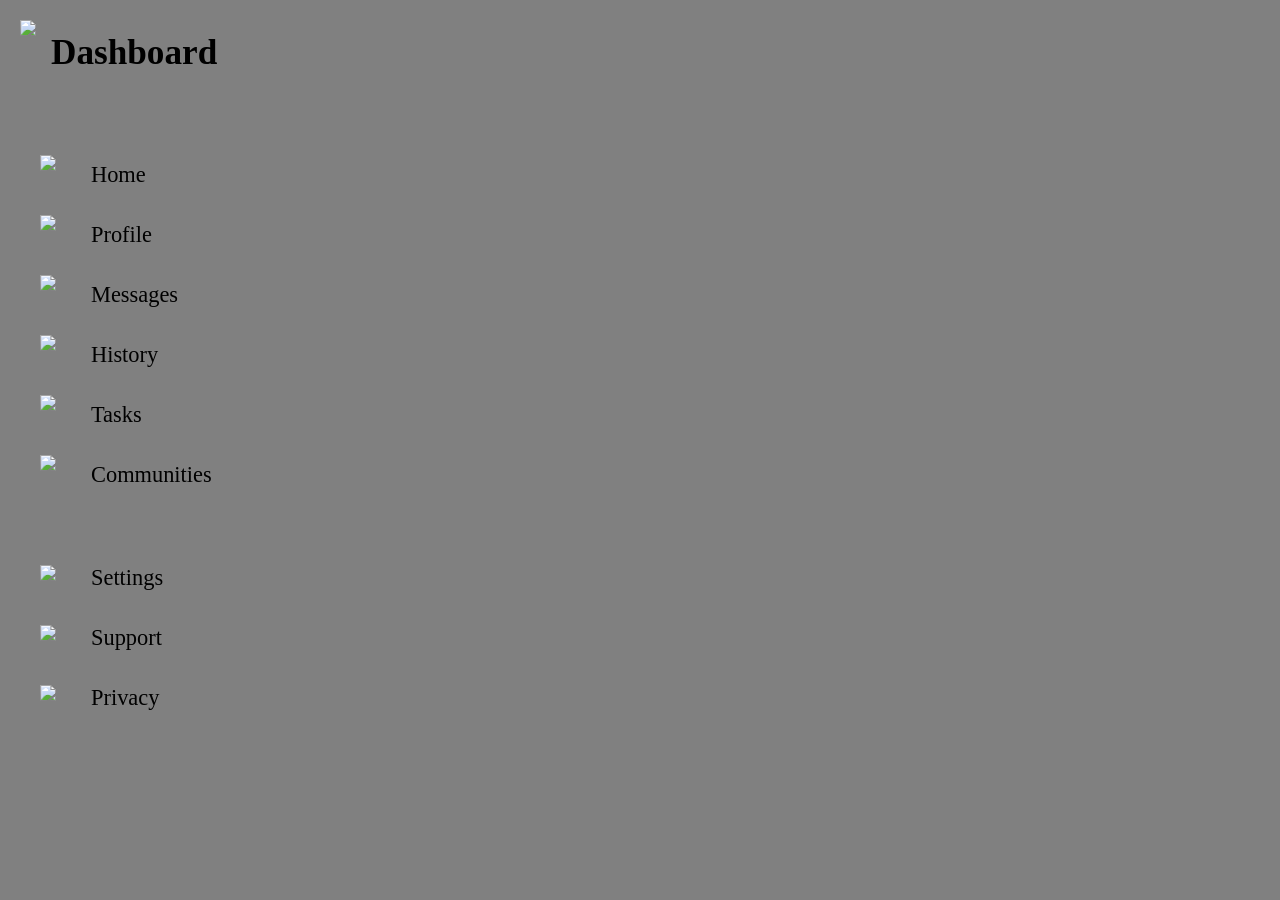
==== index.html @ 04e7d5c7 "Almost Finished Almost Finished" ====
<!DOCTYPE html>
<html lang="en">
<head>
    <meta charset="UTF-8">
    <meta name="viewport" content="width=device-width, initial-scale=1.0">
    <link rel="stylesheet" href="css/style.css">
    <title>Document</title>
</head>
<body>
    <div class="main-container">
    <div class="side-bar">
    
    <div class="top">
    <img  class="dash" src="images/icons/sidebar-svg/dashboard.svg">
    <h3>Dashboard</h3>
    </div>

    <div class="middle">
    <img  class="resize" src="images/icons/sidebar-svg/home.svg">
    <p>Home</p>
    <img class="resize" src="images/icons/sidebar-svg/id.svg">
    <p>Profile</p>
    <img class="resize" src="images/icons/sidebar-svg/messages.svg">
    <p>Messages</p>
    <img class="resize" src="images/icons/sidebar-svg/clock.png">
    <p>History</p>
    <img class="resize" src="images/icons/sidebar-svg/tasks.svg">
    <p>Tasks</p>
    <img class="resize" src="images/icons/sidebar-svg/communities.svg">
    <p>Communities</p>
    </div>
    
    <div class="bottom">
    <img class="resize" src="images/icons/sidebar-svg/settings.svg">
    <p>Settings</p>
    <img class="resize" src="images/icons/sidebar-svg/support.svg">
    <p>Support</p>
    <img class="resize" src="images/icons/sidebar-svg/privacy.svg">
    <p>Privacy</p>
    </div>
    </div>

    <div class="header">

    </div>

    <div class="main-content">
    
    </div>

    
    
</div>
    
    
</body>
</html>
---- css/style.css ----
*{
    background-color: gray;
    padding: 0;
    margin: 0;
}

.main-container{
    display: grid;
    grid-template-columns:  0.3fr repeat(2,1fr);
    grid-template-rows: repeat(3, 1fr);
    height: 100vh;
    width: 100vw;
}

.side-bar{
    grid-area: 1/1/4/2;
    display: grid;
    grid-template-rows: 0.3fr 0.5fr 1fr;
}

.top{
    display: grid;
    grid-template-columns: repeat(2, 0.1fr);
    padding: 20px;
    margin-bottom: 50px;
    align-items: center;
}

.top .dash{
    height: 65px;
}

.top h3{
    padding-left: 15px;
    font-size: 2.2em;
}

.middle{
    display: grid;
    grid-template-columns: repeat(2, 0.1fr);
    grid-template-rows: repeat(6, 40px);
    padding: 0 0 70px 40px;
    gap: 20px;
}

.middle p{
    font-size: 1.4em;
    align-self: center;
    padding-left: 15px;
}

.bottom{
    display: grid;
    grid-template-columns: repeat(2, 0.1fr);
    grid-template-rows: repeat(3, 40px) 1fr;
    gap: 20px;
    padding: 0 0 0 40px;
}

.bottom p{
    font-size: 1.4em;
    padding-left: 15px;
}
.header{
    grid-area: 1/2/2/4;
}

.main-content{
    grid-area: 2/2/4/4;
}
.resize{
    height: 30px;
}
img{
    height: 20px;
}
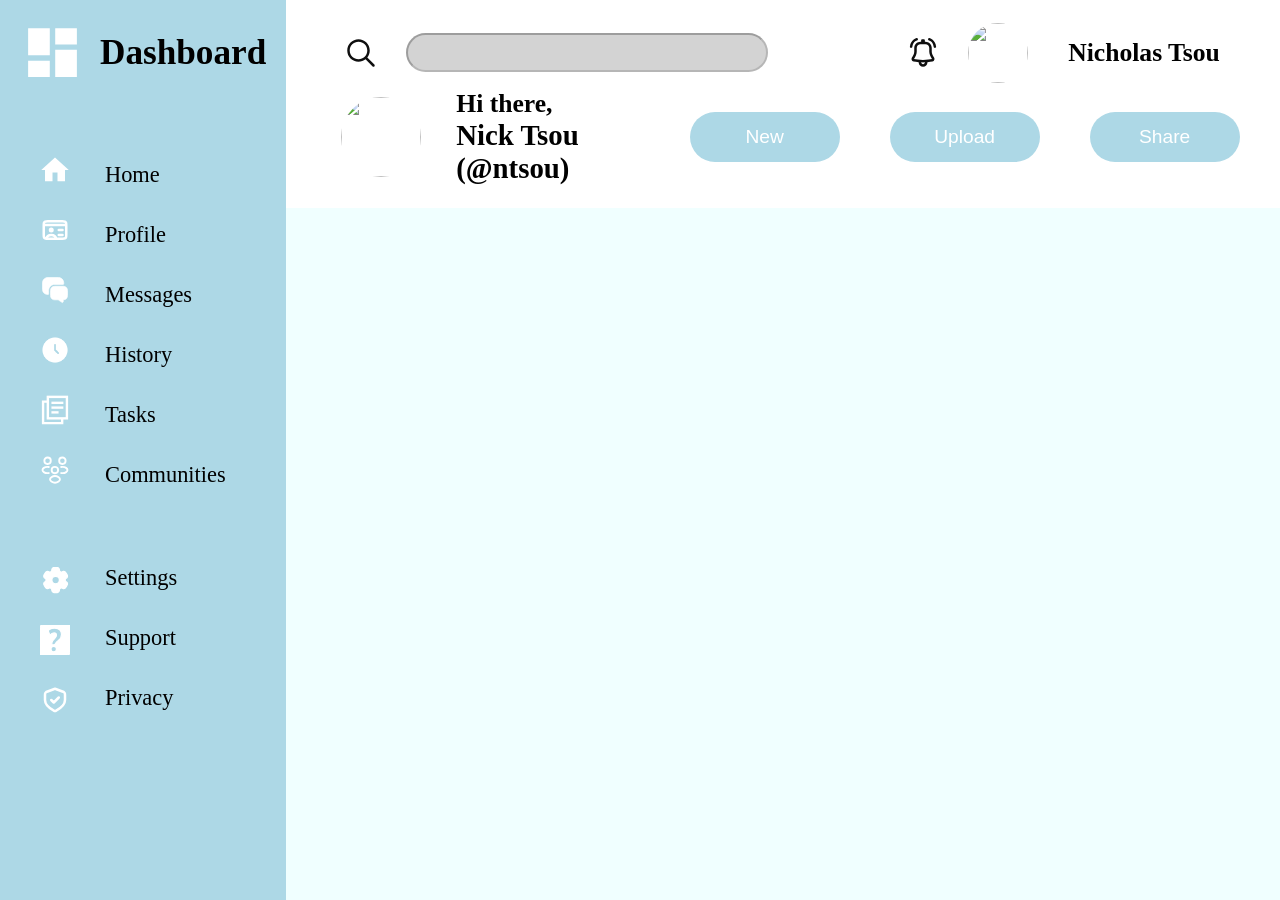
==== commit 893e99a2: "MainContent Left" ====
--- a/index.html
+++ b/index.html
@@ -41,10 +41,34 @@
     </div>
 
     <div class="header">
-
+        <div class="header-top">
+            <img class="resize" src="images/icons/header-svg/search.svg">
+            <input type="text" class="input" disabled>
+            <img class="resize" src="images/icons/header-svg/alert.svg">
+            <img class="pfp" src="images/icons/pfp/kanao.jfif">
+            <p>Nicholas Tsou</p>
+        </div>
+        <div class="header-bottom">
+            <img class="pfp2" src="images/icons/pfp/kanao.jfif">
+            <div class="welcome">
+                <h6>Hi there,</h6>
+                <p>Nick Tsou (@ntsou)</p>
+            </div>
+            <div class="btn">
+            <button class="button">New</button>
+            <button class="button">Upload</button>
+            <button class="button">Share</button>
+        </div>
+        </div>
     </div>
 
     <div class="main-content">
+        <div class="main-left">
+
+        </div>
+        <div class="main-right">
+            
+        </div>
     
     </div>
 
--- a/css/style.css
+++ b/css/style.css
@@ -1,19 +1,23 @@
 
 *{
-    background-color: gray;
     padding: 0;
     margin: 0;
+}
+
+html{
+    height: 100vh;
 }
 
 .main-container{
     display: grid;
     grid-template-columns:  0.3fr repeat(2,1fr);
-    grid-template-rows: repeat(3, 1fr);
+    grid-template-rows:  .6fr repeat(2, 1fr);
     height: 100vh;
     width: 100vw;
 }
 
 .side-bar{
+    background-color: lightblue;
     grid-area: 1/1/4/2;
     display: grid;
     grid-template-rows: 0.3fr 0.5fr 1fr;
@@ -64,14 +68,86 @@
 }
 .header{
     grid-area: 1/2/2/4;
+    display: grid;
+    box-shadow: 0px 15px 10px -15px #111;
+}
+
+.header-top{
+    display: grid;
+    grid-template-columns: 100px .9fr 200px 100px auto;
+    align-items: center;
+    padding: 20px 20px 0 20px;
+}
+
+.header-top .input{
+    height: 35px;
+    border-radius: 20px;
+    background-color: lightgray;
+}
+
+.header-top .resize{
+    justify-self: end;
+    padding-right: 30px;
+}
+
+.header-top p{
+    font-size: 1.6em;
+    font-weight: bolder;
+}
+
+.header-bottom{
+    display: grid;
+    grid-template-columns: 150px .9fr repeat(3, 200px) auto;
+    align-items: center;
+    padding: 0 20px 20px 20px;
+    
+}
+
+.header-bottom h6{
+    font-size: 1.6em;
+}
+
+.header-bottom p{
+    font-weight: bolder;
+    font-size: 1.8em;
+}
+
+.header-bottom .btn{
+    display: grid;
+    grid-template-columns: repeat(3, 200px);
+}
+
+.header-bottom .button{
+    height: 50px;
+    width: 150px;
+    border-radius: 40px;
+    color: white;
+    background-color: lightblue;
+    border: none;
+    font-size: 1.2em;
+    justify-self: end;
 }
 
 .main-content{
     grid-area: 2/2/4/4;
+    background-color: azure;
 }
 .resize{
     height: 30px;
 }
+
+.pfp{
+    height: 60px;
+    width: 60px;
+    border-radius: 50%;
+}
+
+.pfp2{
+    height: 80px;
+    width: 80px;
+    border-radius: 50%;
+    justify-self: center;
+}
 img{
     height: 20px;
 }
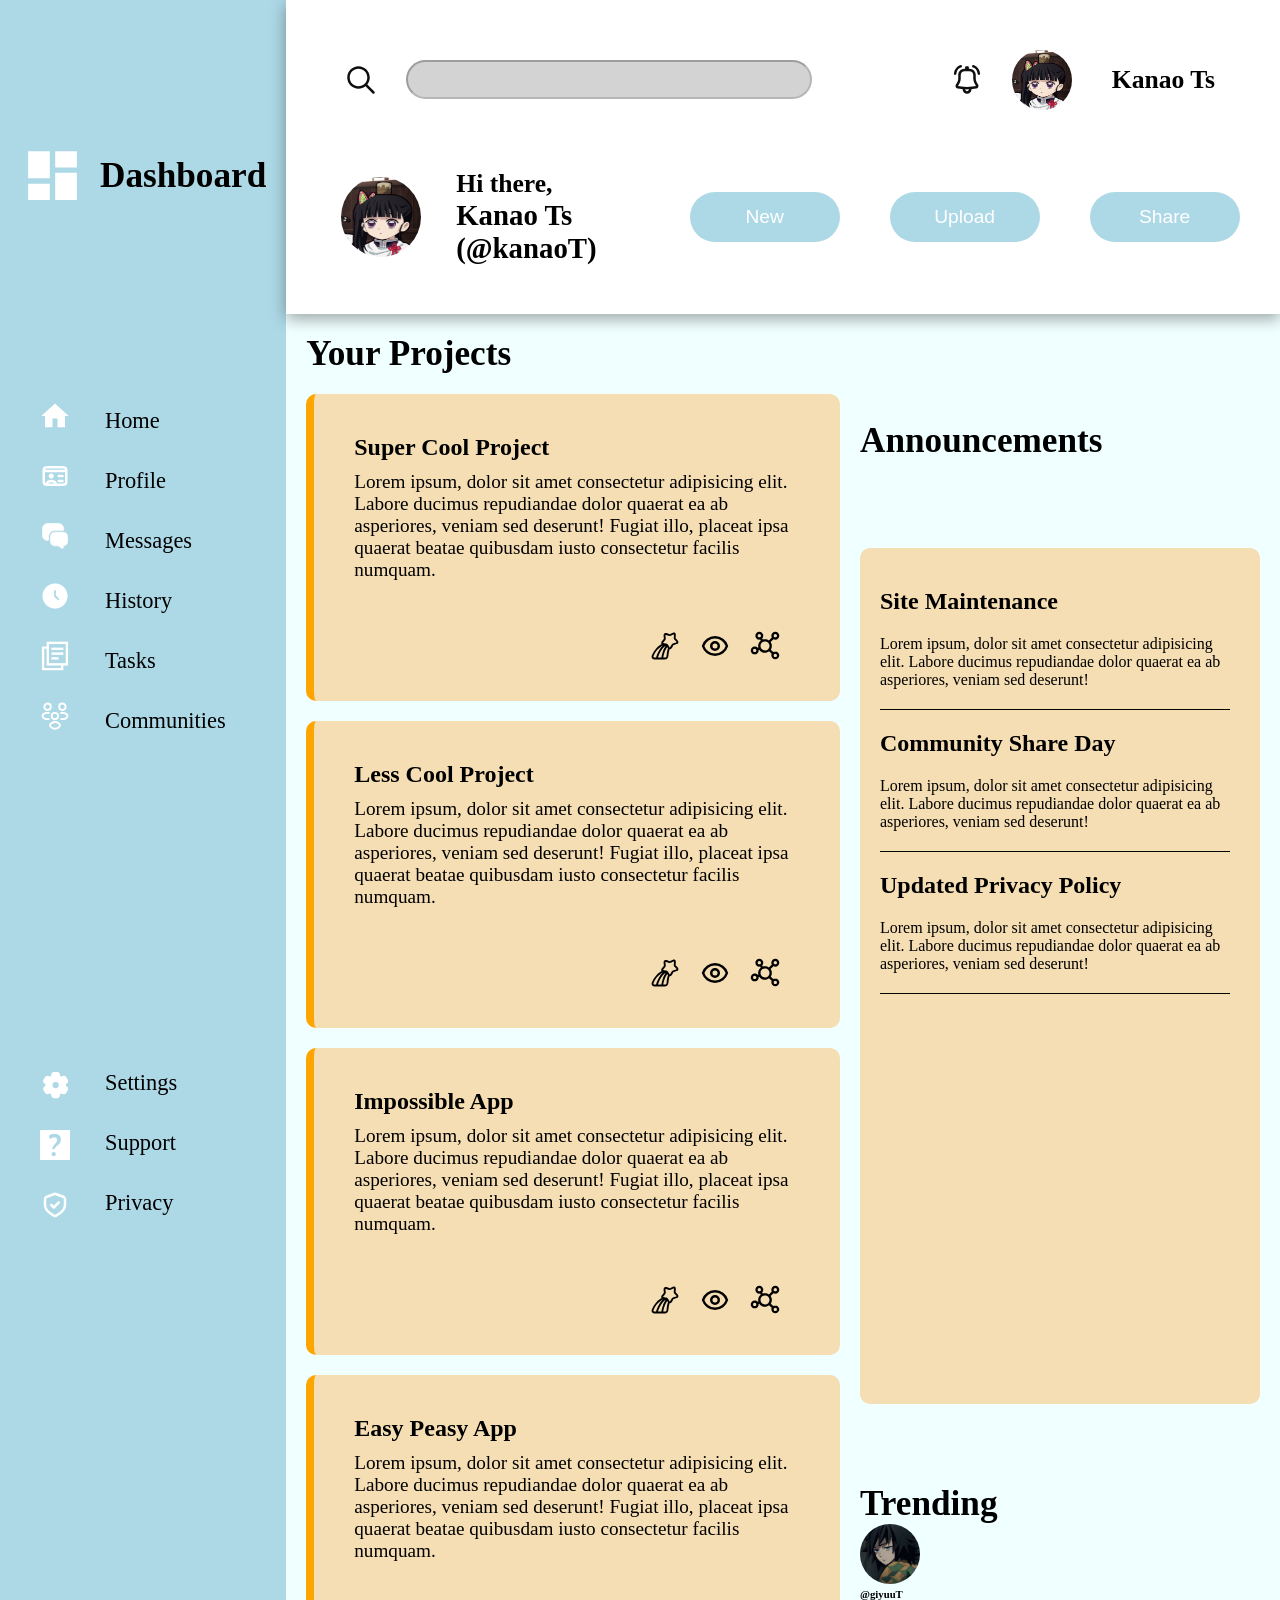
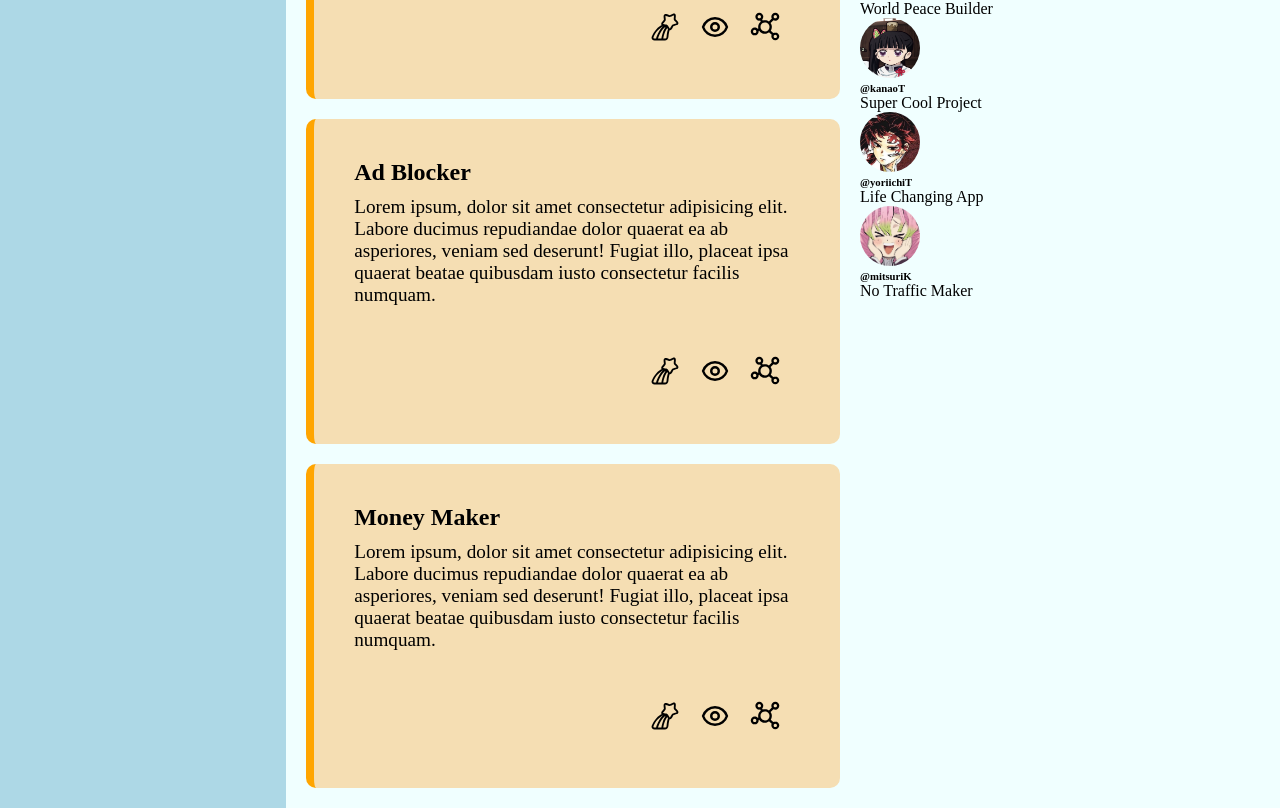
==== commit bb0227bd: "Edited + Trending (Too Finish)" ====
--- a/index.html
+++ b/index.html
@@ -46,13 +46,13 @@
             <input type="text" class="input" disabled>
             <img class="resize" src="images/icons/header-svg/alert.svg">
             <img class="pfp" src="images/icons/pfp/kanao.jfif">
-            <p>Nicholas Tsou</p>
+            <p>Kanao Ts</p>
         </div>
         <div class="header-bottom">
             <img class="pfp2" src="images/icons/pfp/kanao.jfif">
             <div class="welcome">
                 <h6>Hi there,</h6>
-                <p>Nick Tsou (@ntsou)</p>
+                <p>Kanao Ts (@kanaoT)</p>
             </div>
             <div class="btn">
             <button class="button">New</button>
@@ -63,12 +63,154 @@
     </div>
 
     <div class="main-content">
+        
         <div class="main-left">
+            <div class="title">
+                <p>Your Projects</p>
+            </div>
+            
+            <div class="project one">
+                <h2>Super Cool Project</h2>
+                <p>Lorem ipsum, dolor sit amet consectetur adipisicing 
+                elit. Labore ducimus repudiandae dolor quaerat ea ab asperiores, 
+                veniam sed deserunt! Fugiat illo, placeat ipsa quaerat beatae 
+                quibusdam iusto consectetur facilis numquam.</p>
+                <div class="images">
+                <img class="resize" src="images/icons/maincontainer-svg/star.svg">
+                <img class="resize" src="images/icons/maincontainer-svg/eye.svg">
+                <img class="resize" src="images/icons/maincontainer-svg/network.svg">
+                </div>
+            </div>
+
+            <div class="project two">
+                <h2>Less Cool Project</h2>
+                <p>Lorem ipsum, dolor sit amet consectetur adipisicing 
+                elit. Labore ducimus repudiandae dolor quaerat ea ab asperiores, 
+                veniam sed deserunt! Fugiat illo, placeat ipsa quaerat beatae 
+                quibusdam iusto consectetur facilis numquam.</p>
+                <div class="images">
+                <img class="resize" src="images/icons/maincontainer-svg/star.svg">
+                <img class="resize" src="images/icons/maincontainer-svg/eye.svg">
+                <img class="resize" src="images/icons/maincontainer-svg/network.svg">
+                </div>
+            </div>
+
+            <div class="project three">
+                <h2>Impossible App</h2>
+                <p>Lorem ipsum, dolor sit amet consectetur adipisicing 
+                elit. Labore ducimus repudiandae dolor quaerat ea ab asperiores, 
+                veniam sed deserunt! Fugiat illo, placeat ipsa quaerat beatae 
+                quibusdam iusto consectetur facilis numquam.</p>
+                <div class="images">
+                <img class="resize" src="images/icons/maincontainer-svg/star.svg">
+                <img class="resize" src="images/icons/maincontainer-svg/eye.svg">
+                <img class="resize" src="images/icons/maincontainer-svg/network.svg">
+                </div>
+            </div>
+
+            <div class="project four">
+                <h2>Easy Peasy App</h2>
+                <p>Lorem ipsum, dolor sit amet consectetur adipisicing 
+                elit. Labore ducimus repudiandae dolor quaerat ea ab asperiores, 
+                veniam sed deserunt! Fugiat illo, placeat ipsa quaerat beatae 
+                quibusdam iusto consectetur facilis numquam.</p>
+                <div class="images">
+                <img class="resize" src="images/icons/maincontainer-svg/star.svg">
+                <img class="resize" src="images/icons/maincontainer-svg/eye.svg">
+                <img class="resize" src="images/icons/maincontainer-svg/network.svg">
+                </div>
+            </div>
+
+            <div class="project five">
+                <h2>Ad Blocker</h2>
+                <p>Lorem ipsum, dolor sit amet consectetur adipisicing 
+                elit. Labore ducimus repudiandae dolor quaerat ea ab asperiores, 
+                veniam sed deserunt! Fugiat illo, placeat ipsa quaerat beatae 
+                quibusdam iusto consectetur facilis numquam.</p>
+                <div class="images">
+                <img class="resize" src="images/icons/maincontainer-svg/star.svg">
+                <img class="resize" src="images/icons/maincontainer-svg/eye.svg">
+                <img class="resize" src="images/icons/maincontainer-svg/network.svg">
+                </div>  
+            </div>
+
+            <div class="project six">
+                <h2>Money Maker</h2>
+                <p>Lorem ipsum, dolor sit amet consectetur adipisicing 
+                elit. Labore ducimus repudiandae dolor quaerat ea ab asperiores, 
+                veniam sed deserunt! Fugiat illo, placeat ipsa quaerat beatae 
+                quibusdam iusto consectetur facilis numquam.</p>
+                <div class="images">
+                <img class="resize" src="images/icons/maincontainer-svg/star.svg">
+                <img class="resize" src="images/icons/maincontainer-svg/eye.svg">
+                <img class="resize" src="images/icons/maincontainer-svg/network.svg">
+                </div>
+            </div>
 
         </div>
         <div class="main-right">
+        <div class="main-right-top">
+            <div class="title">
+            <p>Announcements</p>
+            </div>
+
+            <div class="announcements">
+                <h2>Site Maintenance</h2>
+                <p>Lorem ipsum, dolor sit amet consectetur adipisicing 
+                    elit. Labore ducimus repudiandae dolor quaerat ea ab asperiores, 
+                    veniam sed deserunt!</p>
+                <h2>Community Share Day</h2>
+                <p>Lorem ipsum, dolor sit amet consectetur adipisicing 
+                        elit. Labore ducimus repudiandae dolor quaerat ea ab asperiores, 
+                        veniam sed deserunt!</p>
+                <h2>Updated Privacy Policy</h2>
+                <p>Lorem ipsum, dolor sit amet consectetur adipisicing 
+                            elit. Labore ducimus repudiandae dolor quaerat ea ab asperiores, 
+                            veniam sed deserunt!</p>
+            </div>
             
         </div>
+
+        <div class="main-right-bottom">
+            <div class="title">
+            <p>Trending</p>
+            </div>
+
+            <div class="user">
+            <img class="pfp" src="images/icons/pfp/giyuu.jpg">
+            <div class="names">
+                <h6>@giyuuT</h6>
+                <p>World Peace Builder</p>
+            </div>
+            </div>
+
+            <div class="user">
+            <img class="pfp" src="images/icons/pfp/kanao.jfif">
+            <div class="names">
+                <h6>@kanaoT</h6>
+                <p>Super Cool Project</p>
+            </div>
+            </div>
+
+            <div class="user">
+            <img class="pfp" src="images/icons/pfp/yoriichi.jpg">
+            <div class="names">
+                <h6>@yoriichiT</h6>
+                <p>Life Changing App</p>
+            </div>
+            </div>
+
+            <div class="user">
+            <img class="pfp" src="images/icons/pfp/kanroji.jpg">
+            <div class="names">
+                <h6>@mitsuriK</h6>
+                <p>No Traffic Maker</p>
+            </div>
+            </div>
+            
+        </div>
+
+    </div>
     
     </div>
 
--- a/css/style.css
+++ b/css/style.css
@@ -4,16 +4,11 @@
     margin: 0;
 }
 
-html{
-    height: 100vh;
-}
 
 .main-container{
     display: grid;
     grid-template-columns:  0.3fr repeat(2,1fr);
-    grid-template-rows:  .6fr repeat(2, 1fr);
-    height: 100vh;
-    width: 100vw;
+    grid-template-rows:  .3fr repeat(2, 1fr);
 }
 
 .side-bar{
@@ -69,7 +64,9 @@
 .header{
     grid-area: 1/2/2/4;
     display: grid;
-    box-shadow: 0px 15px 10px -15px #111;
+    /* box-shadow: 0px 15px 10px -15px #111; */
+    box-shadow: rgba(0, 0, 0, 0.35) 0px 5px 15px;
+    z-index: 0;
 }
 
 .header-top{
@@ -131,6 +128,95 @@
 .main-content{
     grid-area: 2/2/4/4;
     background-color: azure;
+    display: grid;
+    grid-template-columns: 2fr .7fr;
+    grid-template-rows: .3fr repeat(3, 1fr);
+    padding: 20px;
+    gap: 20px;
+}
+
+.main-left{
+
+    grid-area: 1/1/5/2;
+    display: grid;
+    grid-template-rows: .3fr repeat(3, 1fr);
+    grid-template-columns: repeat(auto-fit, minmax(300px, 1fr));
+    gap: 20px;
+}
+
+
+.main-left .title{
+    font-size: 2.2em;
+    font-weight: 900;
+    display: grid;
+    align-content: center;
+}
+
+.main-left .project{
+    background-color: wheat;
+    padding: 40px;
+    border-left: 8px solid orange;
+    border-radius: 10px;
+}
+
+.main-left .project p{
+    font-size: 1.2em;
+}
+
+.main-left .project h2{
+    margin-bottom: 10px;
+}
+
+.main-left .one{
+    grid-column: 1;
+} 
+
+.main-left .project .images{
+    display: grid;
+    justify-content: end;
+    grid-template-columns: repeat(3, 50px);
+    margin-top: 50px;
+}
+
+.main-right{
+    grid-area: 1/2/5/3;
+    display: grid;
+    gap: 80px;
+    justify-content: center;
+}
+
+.main-right-top{
+    display: grid;
+    grid-template-rows: .25fr 1fr;
+}
+
+.main-right-top .announcements p{
+    width: 350px;
+    padding: 20px 0px 20px 0px;
+    border-bottom: 1px solid black;
+}
+
+.main-right-top .announcements h2{
+    margin-top: 20px;
+}
+
+.main-right-top .announcements{
+    background-color: wheat;
+    padding: 20px;
+    width: 400px;
+    border-radius: 10px;
+    box-sizing: border-box;
+}
+
+.main-right-top .title, .main-right-bottom .title{
+    font-size: 2.2em;
+    font-weight: 900;
+    display: grid;
+    align-content: center;
+
+}
+
+.main-right-bottom{
 }
 .resize{
     height: 30px;
@@ -150,4 +236,14 @@
 }
 img{
     height: 20px;
-}+}
+
+
+@media only screen and (max-width: 1725px) {
+
+    .main-container{
+    
+        height: 100%; 
+    
+    }
+} 
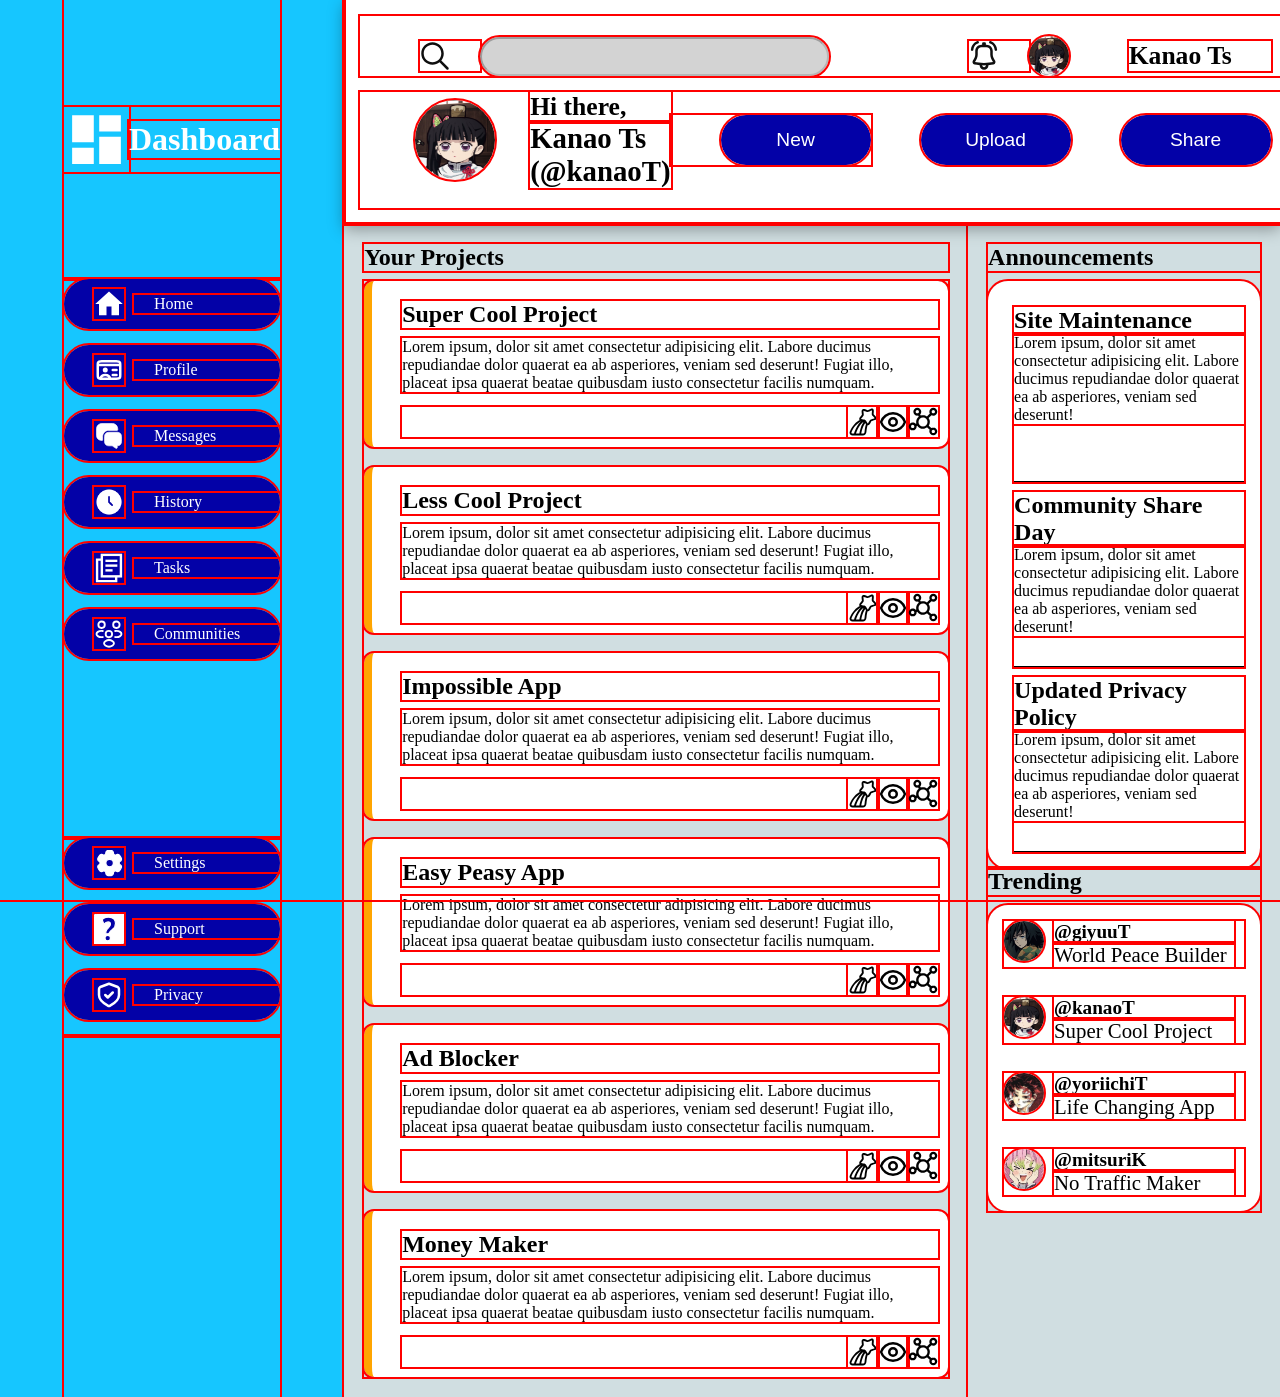
==== commit 163fc566: "FINISHED" ====
--- a/index.html
+++ b/index.html
@@ -3,221 +3,237 @@
 <head>
     <meta charset="UTF-8">
     <meta name="viewport" content="width=device-width, initial-scale=1.0">
-    <link rel="stylesheet" href="css/style.css">
-    <title>Document</title>
+    <link rel="stylesheet" href="css/style2.css">
+    <title>Admin Dashboard</title>
 </head>
 <body>
-    <div class="main-container">
-    <div class="side-bar">
-    
-    <div class="top">
-    <img  class="dash" src="images/icons/sidebar-svg/dashboard.svg">
-    <h3>Dashboard</h3>
-    </div>
-
-    <div class="middle">
-    <img  class="resize" src="images/icons/sidebar-svg/home.svg">
-    <p>Home</p>
-    <img class="resize" src="images/icons/sidebar-svg/id.svg">
-    <p>Profile</p>
-    <img class="resize" src="images/icons/sidebar-svg/messages.svg">
-    <p>Messages</p>
-    <img class="resize" src="images/icons/sidebar-svg/clock.png">
-    <p>History</p>
-    <img class="resize" src="images/icons/sidebar-svg/tasks.svg">
-    <p>Tasks</p>
-    <img class="resize" src="images/icons/sidebar-svg/communities.svg">
-    <p>Communities</p>
-    </div>
-    
-    <div class="bottom">
-    <img class="resize" src="images/icons/sidebar-svg/settings.svg">
-    <p>Settings</p>
-    <img class="resize" src="images/icons/sidebar-svg/support.svg">
-    <p>Support</p>
-    <img class="resize" src="images/icons/sidebar-svg/privacy.svg">
-    <p>Privacy</p>
-    </div>
-    </div>
-
-    <div class="header">
-        <div class="header-top">
-            <img class="resize" src="images/icons/header-svg/search.svg">
-            <input type="text" class="input" disabled>
-            <img class="resize" src="images/icons/header-svg/alert.svg">
-            <img class="pfp" src="images/icons/pfp/kanao.jfif">
-            <p>Kanao Ts</p>
+    <main>
+        <nav>
+            <ul class="logo">
+                <li>
+                <img src="images/icons/sidebar-svg/dashboard.svg">
+                <h1>Dashboard</h1>
+                </li>
+            </ul>
+            <ul class="middle">
+                <li>
+                    <img class="resize" src="images/icons/sidebar-svg/home.svg">
+                    <p>Home</p>
+                </li>
+                <li>
+                    <img class="resize" src="images/icons/sidebar-svg/id.svg">
+                    <p>Profile</p>
+                </li>
+                <li>
+                    <img class="resize" src="images/icons/sidebar-svg/messages.svg">
+                    <p>Messages</p>
+                </li>
+                <li>
+                    <img class="resize" src="images/icons/sidebar-svg/clock.png">
+                    <p>History</p>
+                </li>
+                <li>
+                    <img class="resize" src="images/icons/sidebar-svg/tasks.svg">
+                    <p>Tasks</p>
+                </li>
+                <li>
+                    <img class="resize" src="images/icons/sidebar-svg/communities.svg">
+                    <p>Communities</p>
+                </li>
+            </ul>
+            <ul class="bottom">
+                <li>
+                    <img class="resize" src="images/icons/sidebar-svg/settings.svg">
+                    <p>Settings</p>
+                </li>
+                <li>
+                    <img class="resize" src="images/icons/sidebar-svg/support.svg">
+                    <p>Support</p>
+                </li>
+                <li>
+                    <img class="resize" src="images/icons/sidebar-svg/privacy.svg">
+                    <p>Privacy</p>
+                </li>
+                <li>
+            </ul>
+        </nav>
+        <header>
+            <div class="header-top">
+                <img class="resize" src="images/icons/header-svg/search.svg">
+                <input type="text" class="input" disabled>
+                <img class="resize" src="images/icons/header-svg/alert.svg">
+                <img class="pfp" src="images/icons/pfp/kanao.jfif">
+                <p>Kanao Ts</p>
+            </div>
+            <div class="header-bottom">
+                <img class="pfp2" src="images/icons/pfp/kanao.jfif">
+                <div class="welcome">
+                    <h6>Hi there,</h6>
+                    <p>Kanao Ts (@kanaoT)</p>
+                </div>
+                <div class="btn">
+                <button class="button">New</button>
+                <button class="button">Upload</button>
+                <button class="button">Share</button>
+            </div>
+            </div>
+        </header>
+        <section class="project-section">
+            <h2>Your Projects</h2>
+
+            <div class="projects">
+            <div class="project">
+                <h2>Super Cool Project</h2>
+                <p>Lorem ipsum, dolor sit amet consectetur adipisicing 
+                elit. Labore ducimus repudiandae dolor quaerat ea ab asperiores, 
+                veniam sed deserunt! Fugiat illo, placeat ipsa quaerat beatae 
+                quibusdam iusto consectetur facilis numquam.</p>
+                <div class="images">
+                <img class="resize" src="images/icons/maincontainer-svg/star.svg">
+                <img class="resize" src="images/icons/maincontainer-svg/eye.svg">
+                <img class="resize" src="images/icons/maincontainer-svg/network.svg">
+                </div>
+            </div>
+
+            <div class="project">
+                <h2>Less Cool Project</h2>
+                <p>Lorem ipsum, dolor sit amet consectetur adipisicing 
+                elit. Labore ducimus repudiandae dolor quaerat ea ab asperiores, 
+                veniam sed deserunt! Fugiat illo, placeat ipsa quaerat beatae 
+                quibusdam iusto consectetur facilis numquam.</p>
+                <div class="images">
+                <img class="resize" src="images/icons/maincontainer-svg/star.svg">
+                <img class="resize" src="images/icons/maincontainer-svg/eye.svg">
+                <img class="resize" src="images/icons/maincontainer-svg/network.svg">
+                </div>
+            </div>
+
+            <div class="project">
+                <h2>Impossible App</h2>
+                <p>Lorem ipsum, dolor sit amet consectetur adipisicing 
+                elit. Labore ducimus repudiandae dolor quaerat ea ab asperiores, 
+                veniam sed deserunt! Fugiat illo, placeat ipsa quaerat beatae 
+                quibusdam iusto consectetur facilis numquam.</p>
+                <div class="images">
+                <img class="resize" src="images/icons/maincontainer-svg/star.svg">
+                <img class="resize" src="images/icons/maincontainer-svg/eye.svg">
+                <img class="resize" src="images/icons/maincontainer-svg/network.svg">
+                </div>
+            </div>
+
+            <div class="project">
+                <h2>Easy Peasy App</h2>
+                <p>Lorem ipsum, dolor sit amet consectetur adipisicing 
+                elit. Labore ducimus repudiandae dolor quaerat ea ab asperiores, 
+                veniam sed deserunt! Fugiat illo, placeat ipsa quaerat beatae 
+                quibusdam iusto consectetur facilis numquam.</p>
+                <div class="images">
+                <img class="resize" src="images/icons/maincontainer-svg/star.svg">
+                <img class="resize" src="images/icons/maincontainer-svg/eye.svg">
+                <img class="resize" src="images/icons/maincontainer-svg/network.svg">
+                </div>
+            </div>
+
+            <div class="project">
+                <h2>Ad Blocker</h2>
+                <p>Lorem ipsum, dolor sit amet consectetur adipisicing 
+                elit. Labore ducimus repudiandae dolor quaerat ea ab asperiores, 
+                veniam sed deserunt! Fugiat illo, placeat ipsa quaerat beatae 
+                quibusdam iusto consectetur facilis numquam.</p>
+                <div class="images">
+                <img class="resize" src="images/icons/maincontainer-svg/star.svg">
+                <img class="resize" src="images/icons/maincontainer-svg/eye.svg">
+                <img class="resize" src="images/icons/maincontainer-svg/network.svg">
+                </div>  
+            </div>
+
+            <div class="project">
+                <h2>Money Maker</h2>
+                <p>Lorem ipsum, dolor sit amet consectetur adipisicing 
+                elit. Labore ducimus repudiandae dolor quaerat ea ab asperiores, 
+                veniam sed deserunt! Fugiat illo, placeat ipsa quaerat beatae 
+                quibusdam iusto consectetur facilis numquam.</p>
+                <div class="images">
+                <img class="resize" src="images/icons/maincontainer-svg/star.svg">
+                <img class="resize" src="images/icons/maincontainer-svg/eye.svg">
+                <img class="resize" src="images/icons/maincontainer-svg/network.svg">
+                </div>
+            </div>
         </div>
-        <div class="header-bottom">
-            <img class="pfp2" src="images/icons/pfp/kanao.jfif">
-            <div class="welcome">
-                <h6>Hi there,</h6>
-                <p>Kanao Ts (@kanaoT)</p>
-            </div>
-            <div class="btn">
-            <button class="button">New</button>
-            <button class="button">Upload</button>
-            <button class="button">Share</button>
-        </div>
-        </div>
-    </div>
-
-    <div class="main-content">
-        
-        <div class="main-left">
-            <div class="title">
-                <p>Your Projects</p>
-            </div>
-            
-            <div class="project one">
-                <h2>Super Cool Project</h2>
-                <p>Lorem ipsum, dolor sit amet consectetur adipisicing 
-                elit. Labore ducimus repudiandae dolor quaerat ea ab asperiores, 
-                veniam sed deserunt! Fugiat illo, placeat ipsa quaerat beatae 
-                quibusdam iusto consectetur facilis numquam.</p>
-                <div class="images">
-                <img class="resize" src="images/icons/maincontainer-svg/star.svg">
-                <img class="resize" src="images/icons/maincontainer-svg/eye.svg">
-                <img class="resize" src="images/icons/maincontainer-svg/network.svg">
-                </div>
-            </div>
-
-            <div class="project two">
-                <h2>Less Cool Project</h2>
-                <p>Lorem ipsum, dolor sit amet consectetur adipisicing 
-                elit. Labore ducimus repudiandae dolor quaerat ea ab asperiores, 
-                veniam sed deserunt! Fugiat illo, placeat ipsa quaerat beatae 
-                quibusdam iusto consectetur facilis numquam.</p>
-                <div class="images">
-                <img class="resize" src="images/icons/maincontainer-svg/star.svg">
-                <img class="resize" src="images/icons/maincontainer-svg/eye.svg">
-                <img class="resize" src="images/icons/maincontainer-svg/network.svg">
-                </div>
-            </div>
-
-            <div class="project three">
-                <h2>Impossible App</h2>
-                <p>Lorem ipsum, dolor sit amet consectetur adipisicing 
-                elit. Labore ducimus repudiandae dolor quaerat ea ab asperiores, 
-                veniam sed deserunt! Fugiat illo, placeat ipsa quaerat beatae 
-                quibusdam iusto consectetur facilis numquam.</p>
-                <div class="images">
-                <img class="resize" src="images/icons/maincontainer-svg/star.svg">
-                <img class="resize" src="images/icons/maincontainer-svg/eye.svg">
-                <img class="resize" src="images/icons/maincontainer-svg/network.svg">
-                </div>
-            </div>
-
-            <div class="project four">
-                <h2>Easy Peasy App</h2>
-                <p>Lorem ipsum, dolor sit amet consectetur adipisicing 
-                elit. Labore ducimus repudiandae dolor quaerat ea ab asperiores, 
-                veniam sed deserunt! Fugiat illo, placeat ipsa quaerat beatae 
-                quibusdam iusto consectetur facilis numquam.</p>
-                <div class="images">
-                <img class="resize" src="images/icons/maincontainer-svg/star.svg">
-                <img class="resize" src="images/icons/maincontainer-svg/eye.svg">
-                <img class="resize" src="images/icons/maincontainer-svg/network.svg">
-                </div>
-            </div>
-
-            <div class="project five">
-                <h2>Ad Blocker</h2>
-                <p>Lorem ipsum, dolor sit amet consectetur adipisicing 
-                elit. Labore ducimus repudiandae dolor quaerat ea ab asperiores, 
-                veniam sed deserunt! Fugiat illo, placeat ipsa quaerat beatae 
-                quibusdam iusto consectetur facilis numquam.</p>
-                <div class="images">
-                <img class="resize" src="images/icons/maincontainer-svg/star.svg">
-                <img class="resize" src="images/icons/maincontainer-svg/eye.svg">
-                <img class="resize" src="images/icons/maincontainer-svg/network.svg">
-                </div>  
-            </div>
-
-            <div class="project six">
-                <h2>Money Maker</h2>
-                <p>Lorem ipsum, dolor sit amet consectetur adipisicing 
-                elit. Labore ducimus repudiandae dolor quaerat ea ab asperiores, 
-                veniam sed deserunt! Fugiat illo, placeat ipsa quaerat beatae 
-                quibusdam iusto consectetur facilis numquam.</p>
-                <div class="images">
-                <img class="resize" src="images/icons/maincontainer-svg/star.svg">
-                <img class="resize" src="images/icons/maincontainer-svg/eye.svg">
-                <img class="resize" src="images/icons/maincontainer-svg/network.svg">
-                </div>
-            </div>
-
-        </div>
-        <div class="main-right">
-        <div class="main-right-top">
-            <div class="title">
-            <p>Announcements</p>
-            </div>
-
-            <div class="announcements">
-                <h2>Site Maintenance</h2>
-                <p>Lorem ipsum, dolor sit amet consectetur adipisicing 
-                    elit. Labore ducimus repudiandae dolor quaerat ea ab asperiores, 
-                    veniam sed deserunt!</p>
-                <h2>Community Share Day</h2>
-                <p>Lorem ipsum, dolor sit amet consectetur adipisicing 
+        </section>
+        <section class="right-side">
+            <div class="main-right-top">
+                <div class="title">
+                <h2>Announcements</h2>
+                </div>
+    
+                <div class="announcements">
+                    <div class="card-one">
+                    <h2>Site Maintenance</h2>
+                    <p>Lorem ipsum, dolor sit amet consectetur adipisicing 
                         elit. Labore ducimus repudiandae dolor quaerat ea ab asperiores, 
                         veniam sed deserunt!</p>
-                <h2>Updated Privacy Policy</h2>
-                <p>Lorem ipsum, dolor sit amet consectetur adipisicing 
+                    </div>
+
+                    <div class="card-two">
+                    <h2>Community Share Day</h2>
+                    <p>Lorem ipsum, dolor sit amet consectetur adipisicing 
                             elit. Labore ducimus repudiandae dolor quaerat ea ab asperiores, 
                             veniam sed deserunt!</p>
-            </div>
-            
-        </div>
-
-        <div class="main-right-bottom">
-            <div class="title">
-            <p>Trending</p>
-            </div>
-
-            <div class="user">
-            <img class="pfp" src="images/icons/pfp/giyuu.jpg">
-            <div class="names">
-                <h6>@giyuuT</h6>
-                <p>World Peace Builder</p>
-            </div>
-            </div>
-
-            <div class="user">
-            <img class="pfp" src="images/icons/pfp/kanao.jfif">
-            <div class="names">
-                <h6>@kanaoT</h6>
-                <p>Super Cool Project</p>
-            </div>
-            </div>
-
-            <div class="user">
-            <img class="pfp" src="images/icons/pfp/yoriichi.jpg">
-            <div class="names">
-                <h6>@yoriichiT</h6>
-                <p>Life Changing App</p>
-            </div>
-            </div>
-
-            <div class="user">
-            <img class="pfp" src="images/icons/pfp/kanroji.jpg">
-            <div class="names">
-                <h6>@mitsuriK</h6>
-                <p>No Traffic Maker</p>
-            </div>
-            </div>
-            
-        </div>
-
-    </div>
-    
-    </div>
-
-    
-    
-</div>
-    
+                    </div>
+                    
+                    <div class="card-three">
+                    <h2>Updated Privacy Policy</h2>
+                    <p>Lorem ipsum, dolor sit amet consectetur adipisicing 
+                                elit. Labore ducimus repudiandae dolor quaerat ea ab asperiores, 
+                                veniam sed deserunt!</p>
+                    </div>
+                </div>
+                
+            </div>
+    
+            <div class="main-right-bottom">
+                <div class="title">
+                <h2>Trending</h2>
+                </div>
+    
+                <div class="people">
+                <div class="user">
+                <img class="pfp" src="images/icons/pfp/giyuu.jpg">
+                <div class="names">
+                    <h6>@giyuuT</h6>
+                    <p>World Peace Builder</p>
+                </div>
+                </div>
+    
+                <div class="user">
+                <img class="pfp" src="images/icons/pfp/kanao.jfif">
+                <div class="names">
+                    <h6>@kanaoT</h6>
+                    <p>Super Cool Project</p>
+                </div>
+                </div>
+    
+                <div class="user">
+                <img class="pfp" src="images/icons/pfp/yoriichi.jpg">
+                <div class="names">
+                    <h6>@yoriichiT</h6>
+                    <p>Life Changing App</p>
+                </div>
+                </div>
+    
+                <div class="user">
+                <img class="pfp" src="images/icons/pfp/kanroji.jpg">
+                <div class="names">
+                    <h6>@mitsuriK</h6>
+                    <p>No Traffic Maker</p>
+                </div>
+                </div>
+                </div>
+                
+            </div>
+        </section>
+    </main>
     
 </body>
 </html>
--- a/css/style2.css
+++ b/css/style2.css
@@ -0,0 +1,256 @@
+
+*{
+    padding: 0;
+    margin: 0;
+    outline: 2px solid red;
+}
+
+.resize{
+    height: 30px;
+}
+
+.pfp{
+    height: 40px;
+    width: 40px;
+    border-radius: 50%;
+}
+
+.pfp2{
+    height: 80px;
+    width: 80px;
+    border-radius: 50%;
+    justify-self: center;
+}
+
+main{
+    height: 100vh;
+    display: grid;
+    grid-template-columns: 1fr 4fr 2fr;
+    grid-template-rows: 1fr 6fr;
+
+
+}
+
+nav{
+    grid-area: 1/1/3/2;
+    /* gap: 5rem; */
+    display: grid;
+    grid-template-rows: 1fr 2fr 2fr;
+    padding: 0 4rem 0 4rem;
+    background-color: #16c6ff;
+    color: white;
+}
+
+nav .logo{
+    display: grid;
+    grid-template-columns: auto auto;
+    align-items: center;
+}
+
+nav .logo li{
+    display: grid;
+    grid-template-columns: auto auto;
+    align-items: center;
+}
+
+nav h1{
+    display: grid;
+    font-size: 2em;
+}
+
+nav .middle, nav .bottom{
+    list-style: none;
+    gap: 1rem;
+}
+
+nav .middle{
+    display: grid;
+    grid-template-rows: repeat(6, 50px);
+}
+
+nav .middle li{
+    display: grid;
+    grid-template-columns: 40px auto;
+    align-items: center;
+    padding-left: 30px;
+    background-color: rgb(3, 1, 167);
+    border-radius: 50px;
+}
+
+nav .middle li p{
+    padding-left: 20px;
+}
+
+nav .bottom{
+    display: grid;
+    grid-template-rows: repeat(3, 50px) 0px;
+}
+
+nav .bottom li{
+    display: grid;
+    grid-template-columns: 40px auto;
+    align-items: center;
+    padding-left: 30px;
+    background-color: rgb(3, 1, 167);
+    border-radius: 50px;
+}
+
+nav .bottom li p{
+    padding-left: 20px;
+}
+
+header{
+    grid-area: 1/2/2/4;
+    display: grid;
+    gap: 1rem;
+    padding: 1rem;
+    box-shadow: rgba(0, 0, 0, 0.35) 0px 5px 15px;
+    z-index: 0;
+
+}
+
+.header-top{
+    display: grid;
+    grid-template-columns: 100px .9fr 200px 100px auto;
+    align-items: center;
+    padding: 20px 20px 0 20px;
+}
+
+.header-top .input{
+    height: 35px;
+    border-radius: 20px;
+    background-color: lightgray;
+}
+
+.header-top .resize{
+    justify-self: end;
+    padding-right: 30px;
+}
+
+.header-top p{
+    font-size: 1.6em;
+    font-weight: bolder;
+}
+
+.header-bottom{
+    display: grid;
+    grid-template-columns: 150px .9fr repeat(3, 200px) auto;
+    align-items: center;
+    padding: 0 20px 20px 20px;
+    
+}
+
+.header-bottom h6{
+    font-size: 1.6em;
+}
+
+.header-bottom p{
+    font-weight: bolder;
+    font-size: 1.8em;
+}
+
+.header-bottom .btn{
+    display: grid;
+    grid-template-columns: repeat(3, 200px);
+}
+
+.header-bottom .button{
+    height: 50px;
+    width: 150px;
+    border-radius: 40px;
+    color: white;
+    background-color: rgb(3, 1, 167);
+    border: none;
+    font-size: 1.2em;
+    justify-self: end;
+}
+
+.project-section{
+    padding: 20px;
+    background-color: #d0dee1;
+}
+
+.project-section h2{
+    margin-bottom: 10px;
+}
+.projects{
+    grid-area: 2/2/3/3;
+    display: grid;
+    grid-template-rows: .3fr repeat(3, 1fr);
+    grid-template-columns: repeat(auto-fit, minmax(300px, 1fr));
+    gap:20px;
+}
+
+.projects .project{
+    background-color: white;
+    padding:  20px 10px 10px 30px;
+    border-left: 8px solid orange;
+    border-radius: 10px;
+}
+
+.projects .project .images{
+    display: grid;
+    grid-template-columns: repeat(3, 30px);
+    justify-content: end;
+}
+
+.projects .project p{
+    margin-bottom: 15px;
+}
+.right-side{
+    grid-area: 2/3/3/4;
+    padding: 20px;
+    background-color: #d0dee1;
+}
+
+
+
+.main-right-top .title, .main-right-bottom .title{
+    margin-bottom: 10px;
+}
+
+.main-right-top .announcements{
+    display: grid;
+    grid-template-columns: auto;
+    grid-template-rows: repeat(3, 1fr);
+    padding: 1rem;
+    background-color: white;
+    border-radius: 20px;
+
+}
+
+
+.main-right-bottom .people{
+    display: grid;
+    grid-template-rows: repeat(4,1fr);
+    gap: 30px;
+    background-color: white;
+    border-radius: 20px;
+    padding: 1rem;
+}
+
+.main-right-bottom .people .user{
+    display: grid;
+    grid-template-columns: 50px 180px;
+    align-self: center;
+}
+
+.main-right-bottom .names h6{
+    font-size: 1.2rem;
+}
+
+.main-right-bottom .names p{
+    font-size: 1.3rem;
+}
+.card-one, .card-two, .card-three{
+    border-bottom: 1px solid black;
+    margin: 10px 0px 0px 10px;
+}
+
+.card-one p, .card-two p, .card-three p{
+    margin-bottom: 30px;
+}
+
+main .logo img{
+    height: 65px;
+}
